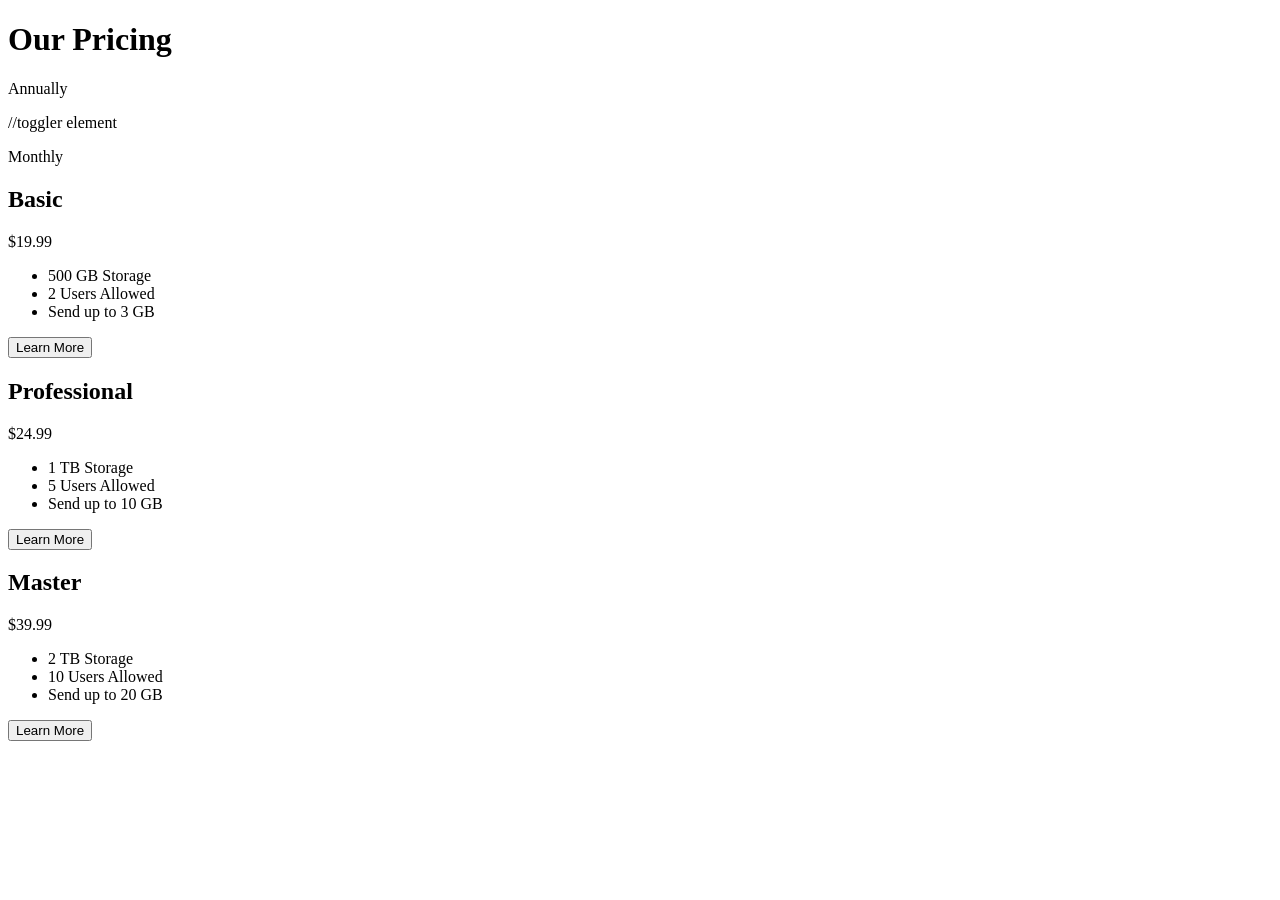
==== Pricing Component With Toggle/index.html @ b76e5703 "Initial commit" ====
<!DOCTYPE html>
<html lang="en">

<head>
  <meta charset="UTF-8">
  <meta name="viewport" content="width=device-width, initial-scale=1.0">
  <!-- displays site properly based on user's device -->
  <link rel="icon" type="image/png" sizes="32x32" href="./images/favicon-32x32.png">
  <link rel="stylesheet" type="text/css" href="./css/styles.css">
  <title>Pricing Component</title>
</head>

<body>
  <header>
    <h1>Our Pricing</h1>
    <div class="toggler-container">
      <p>Annually</p>
      //toggler element
      <p>Monthly</p>
    </div>
  </header>

  <div class="card-container">
    <div class="card left-card">
      <h2>Basic</h2>
      <span id="basic-price">&dollar;19.99</span>
      <ul>
        <li>500 GB Storage</li>
        <li>2 Users Allowed</li>
        <li>Send up to 3 GB</li>
      </ul>
      <button>Learn More</button>
    </div>

    <div class="card center-card">
      <h2>Professional</h2>
      <span id="pro-price">&dollar;24.99</span>
      <ul>
        <li>1 TB Storage</li>
        <li>5 Users Allowed</li>
        <li>Send up to 10 GB</li>
      </ul>
      <button>Learn More</button>
    </div>

    <div class="card right-card">
      <h2>Master</h2>
      <span id="master-price">&dollar;39.99</span>
      <ul>
        <li>2 TB Storage</li>
        <li>10 Users Allowed</li>
        <li>Send up to 20 GB</li>
      </ul>
      <button>Learn More</button>
    </div>
  </div>

  <!--&dollar;199.99
  &dollar;249.99
  &dollar;399.99-->
  <script src="./js/toggle.js" type="text/javascript"></script>
</body>

</html>
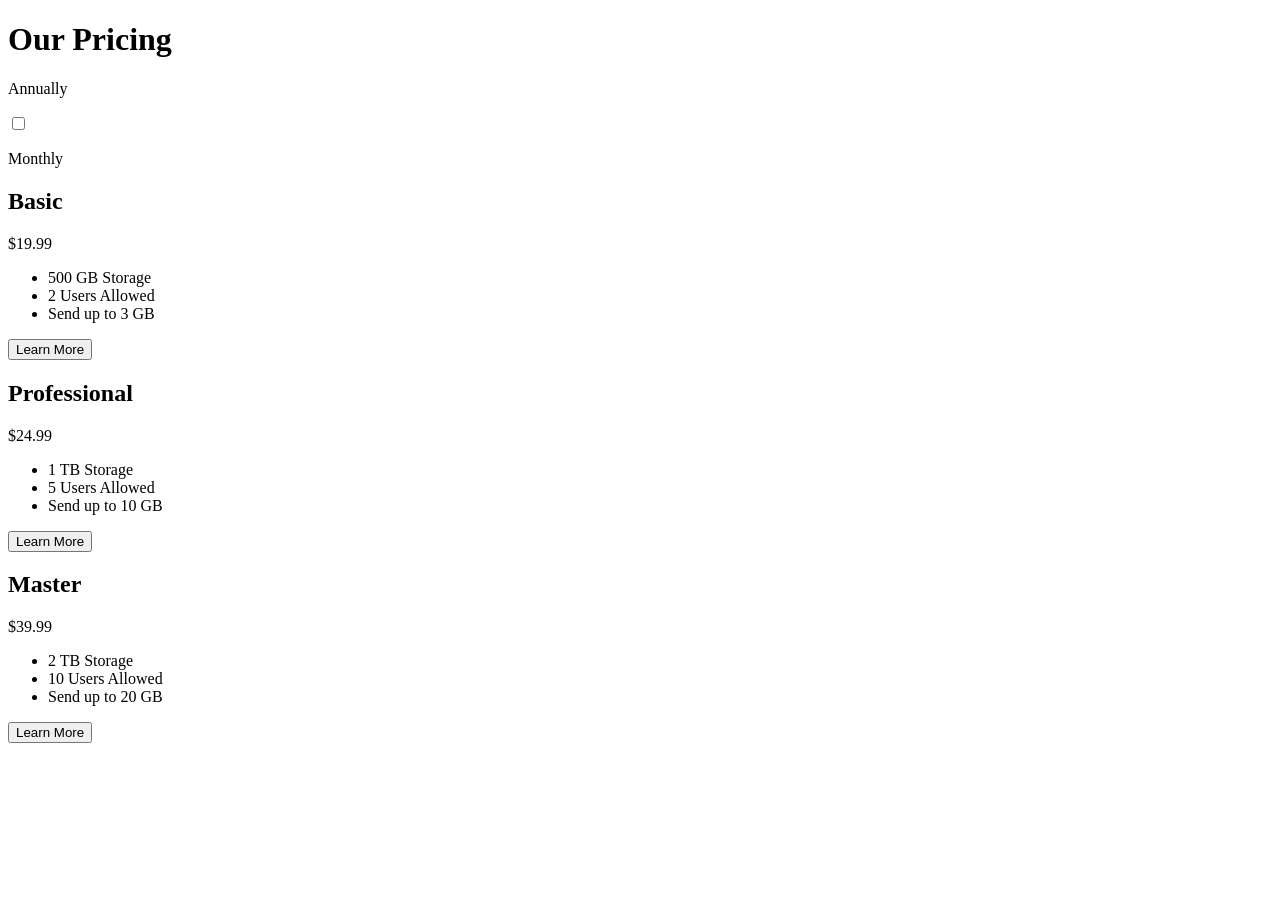
==== commit f217efb8: "DGP-2 Added HTML code for the toggle component. Comments added to map area of toggle." ====
--- a/Pricing Component With Toggle/index.html
+++ b/Pricing Component With Toggle/index.html
@@ -15,7 +15,12 @@
     <h1>Our Pricing</h1>
     <div class="toggler-container">
       <p>Annually</p>
-      //toggler element
+      <!--Toggler-->
+      <label class="toggler">
+        <input type="checkbox">
+        <span class="toggler-round"></span>
+      </label>
+      <!--Toggler End-->
       <p>Monthly</p>
     </div>
   </header>
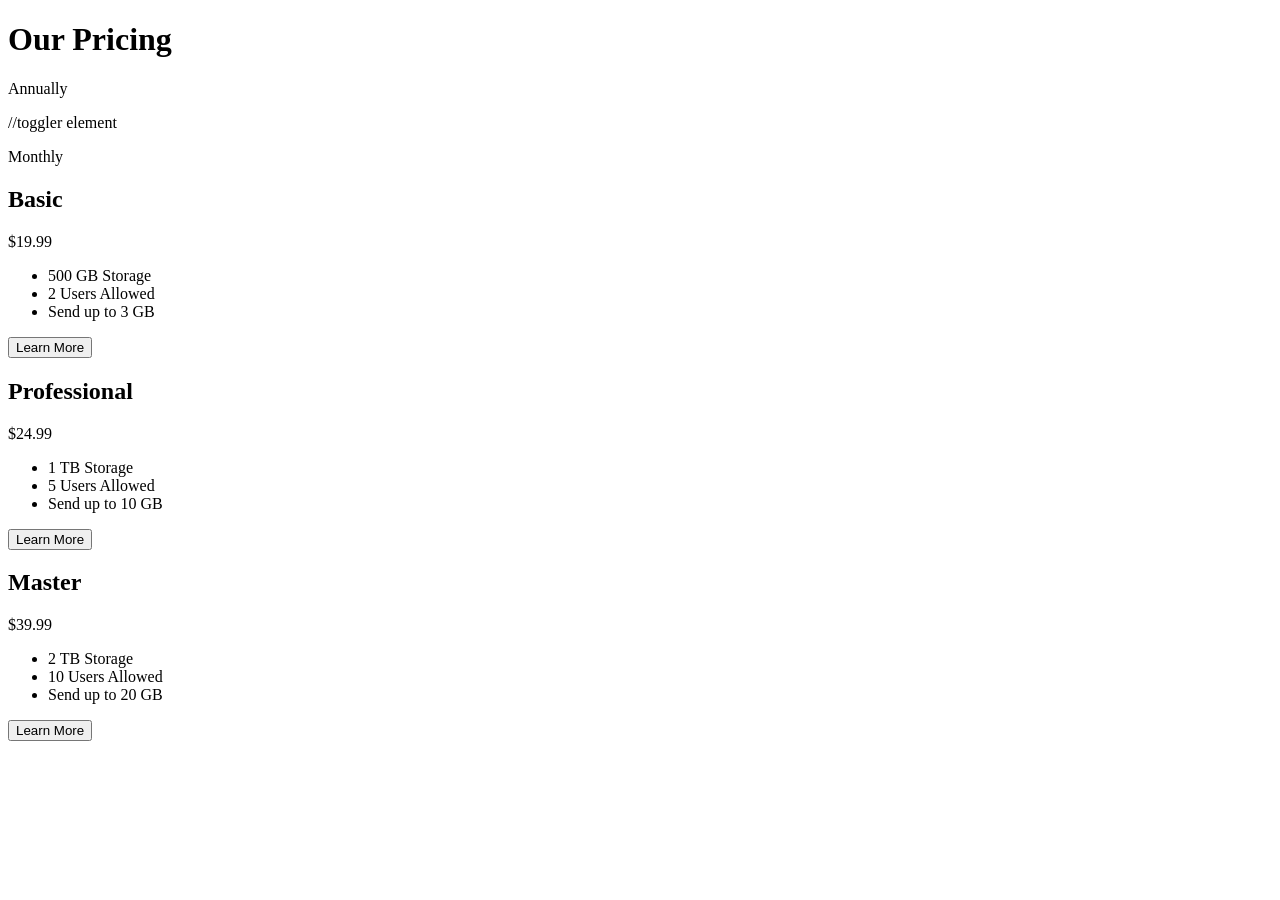
==== commit a2121eeb: "Revert "DGP-2"" ====
--- a/Pricing Component With Toggle/index.html
+++ b/Pricing Component With Toggle/index.html
@@ -15,12 +15,7 @@
     <h1>Our Pricing</h1>
     <div class="toggler-container">
       <p>Annually</p>
-      <!--Toggler-->
-      <label class="toggler">
-        <input type="checkbox">
-        <span class="toggler-round"></span>
-      </label>
-      <!--Toggler End-->
+      //toggler element
       <p>Monthly</p>
     </div>
   </header>
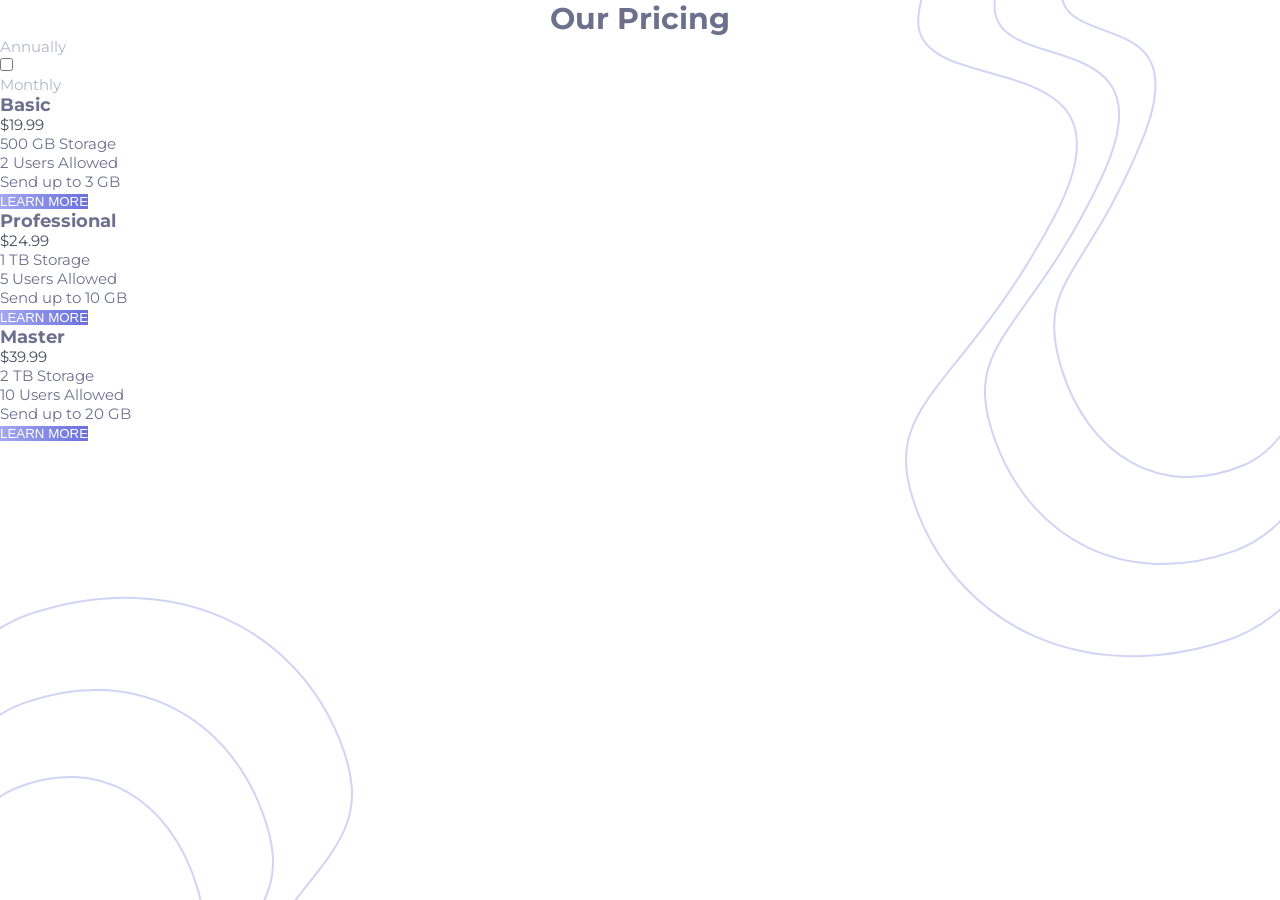
==== commit ed2d7a1c: "DGP-3 Added styles to the CSS style sheet based on design file provided.  NOTE: small change made to" ====
--- a/Pricing Component With Toggle/index.html
+++ b/Pricing Component With Toggle/index.html
@@ -15,43 +15,48 @@
     <h1>Our Pricing</h1>
     <div class="toggler-container">
       <p>Annually</p>
-      //toggler element
+      <!--Toggler-->
+      <label class="toggler">
+        <input type="checkbox">
+        <span class="toggler-round"></span>
+      </label>
+      <!--Toggler End-->
       <p>Monthly</p>
     </div>
   </header>
 
   <div class="card-container">
     <div class="card left-card">
-      <h2>Basic</h2>
+      <h3>Basic</h3>
       <span id="basic-price">&dollar;19.99</span>
       <ul>
         <li>500 GB Storage</li>
         <li>2 Users Allowed</li>
         <li>Send up to 3 GB</li>
       </ul>
-      <button>Learn More</button>
+      <button class="btn btn-left">Learn More</button>
     </div>
 
     <div class="card center-card">
-      <h2>Professional</h2>
+      <h3>Professional</h3>
       <span id="pro-price">&dollar;24.99</span>
       <ul>
         <li>1 TB Storage</li>
         <li>5 Users Allowed</li>
         <li>Send up to 10 GB</li>
       </ul>
-      <button>Learn More</button>
+      <button class="btn btn-center">Learn More</button>
     </div>
 
     <div class="card right-card">
-      <h2>Master</h2>
+      <h3>Master</h3>
       <span id="master-price">&dollar;39.99</span>
       <ul>
         <li>2 TB Storage</li>
         <li>10 Users Allowed</li>
         <li>Send up to 20 GB</li>
       </ul>
-      <button>Learn More</button>
+      <button class="btn btn-right">Learn More</button>
     </div>
   </div>
 
--- a/Pricing Component With Toggle/css/styles.css
+++ b/Pricing Component With Toggle/css/styles.css
@@ -0,0 +1,57 @@
+@import url('https://fonts.googleapis.com/css2?family=Montserrat:wght@700&display=swap');
+
+:root {
+    --linear-gradient : linear-gradient(to right, hsl(236, 72%, 79%),hsl(237, 63%, 64%));
+    --very-light-grayish-blue : hsl(234, 14%, 74%);
+    --light-grayish-blue : hsl(234, 14%, 74%);
+    --grayish-blue : hsl(233, 13%, 49%);
+    --dark-grayish-blue : hsl(232, 13%, 33%);
+    --document-font : 'Montserrat', sans-serif;
+    --document-font-size : 15px;
+}
+
+* {
+    box-sizing: border-box;
+    margin: 0;
+    padding: 0;
+}
+
+body {
+    background-color: var(--linear-gradient);
+    background-image: url(../images/bg-top.svg), url(../images/bg-bottom.svg);
+    background-position: right top, left bottom;
+    background-repeat: no-repeat, no-repeat;
+    height: 100vh;
+    font-family: var(--document-font);
+    font-size: var(--document-font-size);
+}
+
+h1 {
+    color: var(--grayish-blue);
+    text-align: center;
+}
+
+.toggler-container  p {
+    color: var(--light-grayish-blue);
+}
+
+.card h3 {
+    color: var(--grayish-blue);
+}
+
+.card ul {
+    color: var(--grayish-blue);
+    list-style: none;
+}
+
+.card span {
+    color: var(--dark-grayish-blue);
+}
+
+.btn {
+    text-align: center;
+    text-transform: uppercase;
+    background-image: var(--linear-gradient);
+    border: none;
+    color: white;
+}
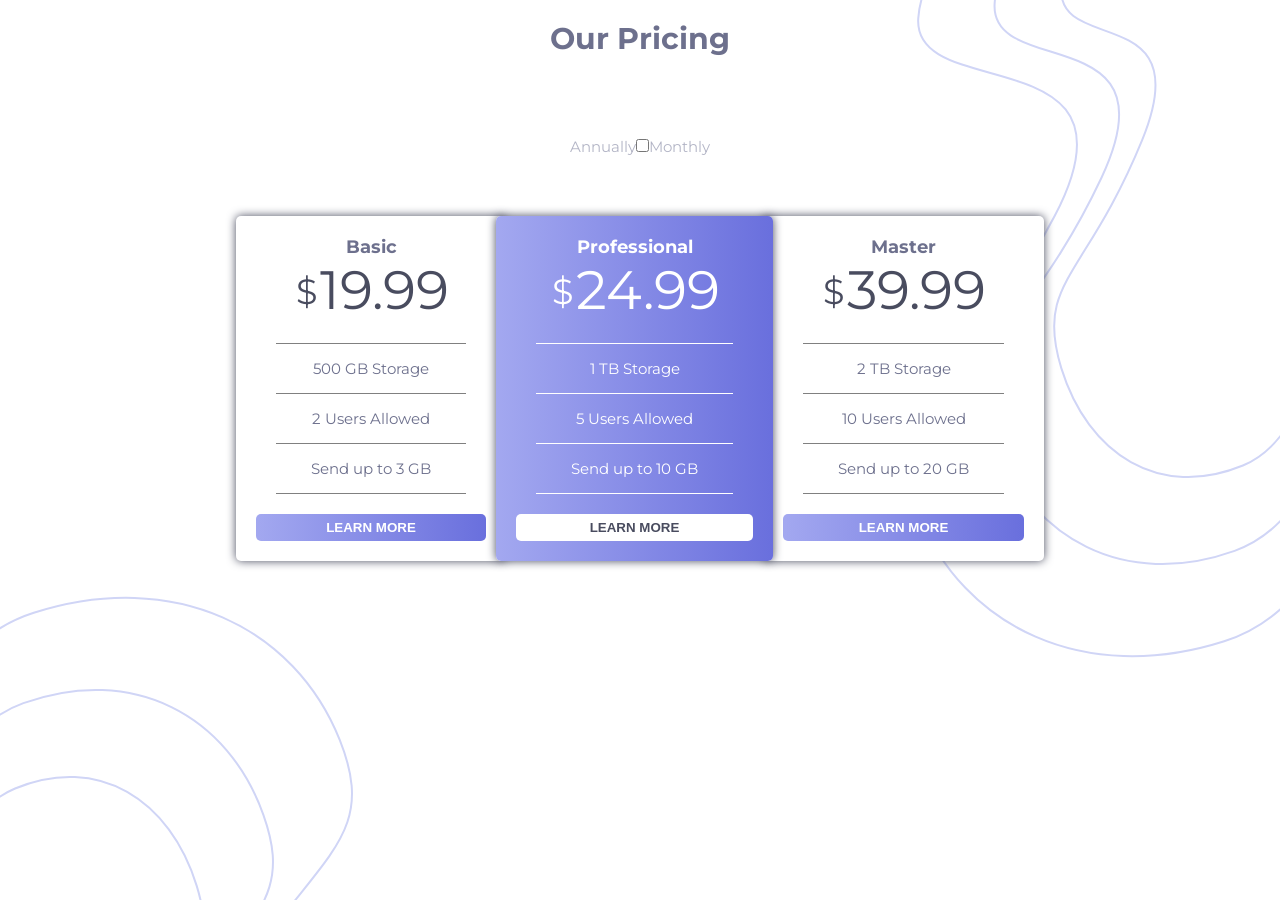
==== commit 27f51004: "DGP-3 Added additional CSS to card elements as well as nested elements." ====
--- a/Pricing Component With Toggle/index.html
+++ b/Pricing Component With Toggle/index.html
@@ -28,33 +28,33 @@
   <div class="card-container">
     <div class="card left-card">
       <h3>Basic</h3>
-      <span id="basic-price">&dollar;19.99</span>
+      <span id="basic-price"><small>&dollar;</small>19.99</span>
       <ul>
         <li>500 GB Storage</li>
         <li>2 Users Allowed</li>
-        <li>Send up to 3 GB</li>
+        <li class="bottom-li">Send up to 3 GB</li>
       </ul>
       <button class="btn btn-left">Learn More</button>
     </div>
 
     <div class="card center-card">
       <h3>Professional</h3>
-      <span id="pro-price">&dollar;24.99</span>
+      <span id="pro-price"><small>&dollar;</small>24.99</span>
       <ul>
         <li>1 TB Storage</li>
         <li>5 Users Allowed</li>
-        <li>Send up to 10 GB</li>
+        <li id="bottom-li-center">Send up to 10 GB</li>
       </ul>
       <button class="btn btn-center">Learn More</button>
     </div>
 
     <div class="card right-card">
       <h3>Master</h3>
-      <span id="master-price">&dollar;39.99</span>
+      <span id="master-price"><small>&dollar;</small>39.99</span>
       <ul>
         <li>2 TB Storage</li>
         <li>10 Users Allowed</li>
-        <li>Send up to 20 GB</li>
+        <li class="bottom-li">Send up to 20 GB</li>
       </ul>
       <button class="btn btn-right">Learn More</button>
     </div>
--- a/Pricing Component With Toggle/css/styles.css
+++ b/Pricing Component With Toggle/css/styles.css
@@ -27,8 +27,23 @@
 }
 
 h1 {
+    padding: 20px;
     color: var(--grayish-blue);
     text-align: center;
+}
+
+small {
+    position: relative;
+    font-size:35px;
+    padding: 2px;
+    bottom: 5px;
+}
+
+.toggler-container {
+    display: flex;
+    justify-content: center;
+    padding: 30px;
+    margin: 30px;
 }
 
 .toggler-container  p {
@@ -39,19 +54,88 @@
     color: var(--grayish-blue);
 }
 
+.card span {
+    color: var(--dark-grayish-blue);
+    font-size: 54px;
+}
+
+.center-card h3, .center-card span {
+    color: white;
+}
+
 .card ul {
     color: var(--grayish-blue);
     list-style: none;
+    padding: 20px;
 }
 
-.card span {
-    color: var(--dark-grayish-blue);
+.card.center-card ul {
+    color: white;
+    padding: 20px;
+}
+
+.card li {
+    padding: 15px 35px;
+    border-top: 1px grey solid;
+}
+
+.card.center-card li {
+    padding: 15px 35px;
+    border-top: 1px white solid;
+}
+
+.bottom-li {
+    border-bottom: 1px grey solid;
+}
+
+#bottom-li-center {
+    border-bottom: 1px white solid;
 }
 
 .btn {
+    font-weight: 700;
+    padding: 6px;
+    display: inline-block;
+    width: 100%;
     text-align: center;
     text-transform: uppercase;
     background-image: var(--linear-gradient);
     border: none;
+    border-radius: 5px;
     color: white;
+}
+
+.btn.btn-center {
+    color: var(--dark-grayish-blue);
+    background-image: none;
+    background-color: white;
+}
+
+.card-container {
+    display: flex;
+    justify-content: center;
+    text-align: center;
+}
+
+.card {
+    padding: 20px;
+    box-shadow: 0 0 10px var(--dark-grayish-blue);
+    border-radius: 5px;
+}
+
+.left-card {
+    position: relative;
+    background-color: white;
+    left: 10px;
+}
+
+.center-card {
+    background-image: var(--linear-gradient);
+    z-index: 2;
+}
+
+.right-card {
+    position: relative;
+    background-color: white;
+    right: 10px;
 }
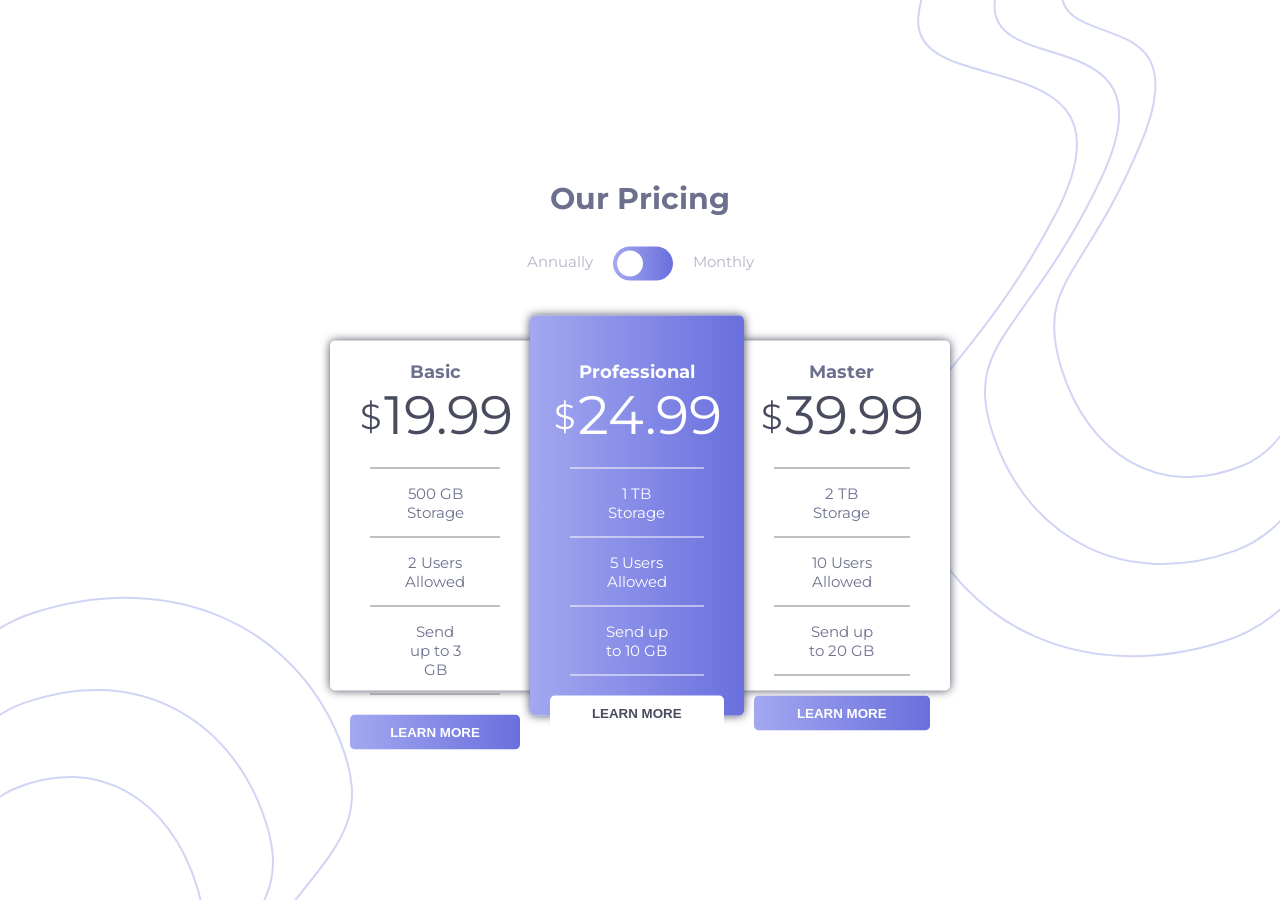
==== commit b232e01c: "DGP-3 Added styles for toggle and added media queries for responsive behavior at smaller screen size" ====
--- a/Pricing Component With Toggle/index.html
+++ b/Pricing Component With Toggle/index.html
@@ -11,55 +11,56 @@
 </head>
 
 <body>
-  <header>
-    <h1>Our Pricing</h1>
-    <div class="toggler-container">
-      <p>Annually</p>
-      <!--Toggler-->
-      <label class="toggler">
-        <input type="checkbox">
-        <span class="toggler-round"></span>
-      </label>
-      <!--Toggler End-->
-      <p>Monthly</p>
-    </div>
-  </header>
+  <div id="main">
+    <header>
+      <h1>Our Pricing</h1>
+      <div class="toggler-container">
+        <p>Annually</p>
+        <!--Toggler-->
+        <label class="toggler">
+          <input type="checkbox">
+          <span class="toggler-round"></span>
+        </label>
+        <!--Toggler End-->
+        <p>Monthly</p>
+      </div>
+    </header>
 
-  <div class="card-container">
-    <div class="card left-card">
-      <h3>Basic</h3>
-      <span id="basic-price"><small>&dollar;</small>19.99</span>
-      <ul>
-        <li>500 GB Storage</li>
-        <li>2 Users Allowed</li>
-        <li class="bottom-li">Send up to 3 GB</li>
-      </ul>
-      <button class="btn btn-left">Learn More</button>
-    </div>
+    <div class="card-container">
+      <div class="card left-card">
+        <h3>Basic</h3>
+        <span id="basic-price"><small>&dollar;</small>19.99</span>
+        <ul>
+          <li>500 GB Storage</li>
+          <li>2 Users Allowed</li>
+          <li class="bottom-li">Send up to 3 GB</li>
+        </ul>
+        <button class="btn btn-left">Learn More</button>
+      </div>
 
-    <div class="card center-card">
-      <h3>Professional</h3>
-      <span id="pro-price"><small>&dollar;</small>24.99</span>
-      <ul>
-        <li>1 TB Storage</li>
-        <li>5 Users Allowed</li>
-        <li id="bottom-li-center">Send up to 10 GB</li>
-      </ul>
-      <button class="btn btn-center">Learn More</button>
-    </div>
+      <div class="card center-card">
+        <h3>Professional</h3>
+        <span id="pro-price"><small>&dollar;</small>24.99</span>
+        <ul>
+          <li>1 TB Storage</li>
+          <li>5 Users Allowed</li>
+          <li id="bottom-li-center">Send up to 10 GB</li>
+        </ul>
+        <button class="btn btn-center">Learn More</button>
+      </div>
 
-    <div class="card right-card">
-      <h3>Master</h3>
-      <span id="master-price"><small>&dollar;</small>39.99</span>
-      <ul>
-        <li>2 TB Storage</li>
-        <li>10 Users Allowed</li>
-        <li class="bottom-li">Send up to 20 GB</li>
-      </ul>
-      <button class="btn btn-right">Learn More</button>
+      <div class="card right-card">
+        <h3>Master</h3>
+        <span id="master-price"><small>&dollar;</small>39.99</span>
+        <ul>
+          <li>2 TB Storage</li>
+          <li>10 Users Allowed</li>
+          <li class="bottom-li">Send up to 20 GB</li>
+        </ul>
+        <button class="btn btn-right">Learn More</button>
+      </div>
     </div>
   </div>
-
   <!--&dollar;199.99
   &dollar;249.99
   &dollar;399.99-->
--- a/Pricing Component With Toggle/css/styles.css
+++ b/Pricing Component With Toggle/css/styles.css
@@ -26,8 +26,15 @@
     font-size: var(--document-font-size);
 }
 
+#main {
+    position: absolute;
+    top: 50%;
+    left: 50%;
+    transform: translate(-50%, -50%);
+}
+
 h1 {
-    padding: 20px;
+    padding-top: 20px;
     color: var(--grayish-blue);
     text-align: center;
 }
@@ -43,10 +50,16 @@
     display: flex;
     justify-content: center;
     padding: 30px;
-    margin: 30px;
+    margin-bottom: 30px;
+}
+
+.toggler {
+    margin-left: 20px;
+    margin-right: 20px;
 }
 
 .toggler-container  p {
+    margin-top: 5px;
     color: var(--light-grayish-blue);
 }
 
@@ -94,7 +107,7 @@
 
 .btn {
     font-weight: 700;
-    padding: 6px;
+    padding: 10px;
     display: inline-block;
     width: 100%;
     text-align: center;
@@ -103,12 +116,26 @@
     border: none;
     border-radius: 5px;
     color: white;
+    cursor: pointer;
+}
+
+.btn:hover {
+    background-image: none;
+    background-color: white;
+    color: var(--dark-grayish-blue);
+    border:hsl(232, 13%, 33%) 0.5px solid;
 }
 
 .btn.btn-center {
     color: var(--dark-grayish-blue);
     background-image: none;
     background-color: white;
+}
+
+.btn.btn-center:hover {
+    color: white;
+    border:white 0.5px solid;
+    background-image: var(--linear-gradient);
 }
 
 .card-container {
@@ -127,15 +154,123 @@
     position: relative;
     background-color: white;
     left: 10px;
+    height: 350px;
 }
 
 .center-card {
+    position: relative;
+    bottom: 25px;
+    padding-top: 45px;
     background-image: var(--linear-gradient);
     z-index: 2;
+    height: 400px;
 }
 
 .right-card {
     position: relative;
     background-color: white;
     right: 10px;
-}+    height: 350px;
+}
+
+/*TOGGLER CSS RULES*/
+/*///////////////////////////////////////////////////////////////
+////////////////////////////////////////////////////////////////
+////////////////////////////////////////////////////////////////
+////////////////////////////////////////////////////////////////
+///////////////////////////////////////////////////////////////*/
+
+/* The switch - the box around the slider */
+.toggler {
+    position: relative;
+    display: inline-block;
+    width: 60px;
+    height: 34px;
+  }
+  
+  /* Hide default HTML checkbox */
+  .toggler input {
+    opacity: 0;
+    width: 0;
+    height: 0;
+  }
+  
+  /* The slider */
+  .toggler-round {
+    position: absolute;
+    cursor: pointer;
+    top: 0;
+    left: 0;
+    right: 0;
+    bottom: 0;
+    background-image: var(--linear-gradient);
+    -webkit-transition: .4s;
+    transition: .4s;
+  }
+  
+  .toggler-round:before {
+    position: absolute;
+    content: "";
+    height: 26px;
+    width: 26px;
+    left: 4px;
+    bottom: 4px;
+    background-color: white;
+    -webkit-transition: .4s;
+    transition: .4s;
+  }
+  
+  input:checked + .toggler-round {
+    background-color: hsl(237, 63%, 64%);
+  }
+  
+  input:hover + .toggler-round {
+    box-shadow: 0 0 5px hsl(237, 63%, 64%);
+  }
+  
+  input:checked + .toggler-round:before {
+    -webkit-transform: translateX(26px);
+    -ms-transform: translateX(26px);
+    transform: translateX(26px);
+  }
+  
+  /* Rounded sliders */
+  .toggler-round {
+    border-radius: 34px;
+  }
+  
+  .toggler-round:before {
+    border-radius: 50%;
+  }
+
+  @media only screen and (max-width: 768px) {
+
+    #main {
+        position: relative;
+        height: 100vh;
+    }
+    .card-container {
+        flex-direction: column;
+        align-items: center;
+        max-width: 100%;
+        gap: 20px;
+    }
+    .left-card {
+        background-color: white;
+        left: 0;
+    }
+    
+    .center-card {
+        bottom: 0;
+        padding-top: 45px;
+        background-image: var(--linear-gradient);
+        z-index: 0;
+    }
+    
+    .right-card {
+        background-color: white;
+        right: 0;
+        margin-bottom: 20px;
+    }
+
+  }
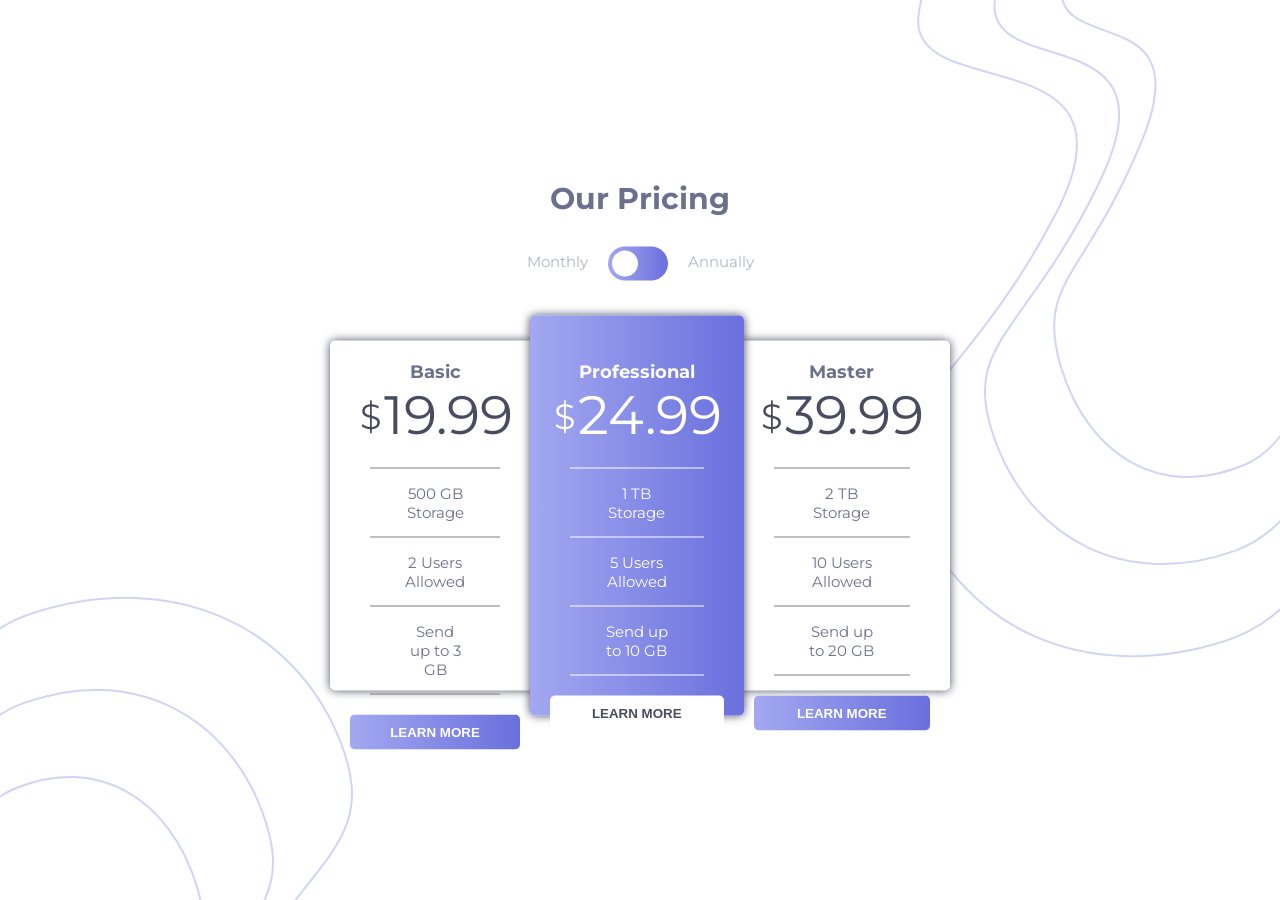
==== commit 6477d476: "Updated Screenshots folder and repo readme - Fixed a typo bug where annual showed monthly amounts an" ====
--- a/Pricing Component With Toggle/index.html
+++ b/Pricing Component With Toggle/index.html
@@ -15,21 +15,21 @@
     <header>
       <h1>Our Pricing</h1>
       <div class="toggler-container">
-        <p>Annually</p>
+        <p>Monthly</p>
         <!--Toggler-->
         <label class="toggler">
-          <input type="checkbox">
+          <input id="toggle" title="switch" type="checkbox">
           <span class="toggler-round"></span>
         </label>
         <!--Toggler End-->
-        <p>Monthly</p>
+        <p>Annually</p>
       </div>
     </header>
 
     <div class="card-container">
       <div class="card left-card">
         <h3>Basic</h3>
-        <span id="basic-price"><small>&dollar;</small>19.99</span>
+        <small>&dollar;</small><span id="basic-price">19.99</span>
         <ul>
           <li>500 GB Storage</li>
           <li>2 Users Allowed</li>
@@ -40,7 +40,7 @@
 
       <div class="card center-card">
         <h3>Professional</h3>
-        <span id="pro-price"><small>&dollar;</small>24.99</span>
+        <small>&dollar;</small><span id="pro-price">24.99</span>
         <ul>
           <li>1 TB Storage</li>
           <li>5 Users Allowed</li>
@@ -51,7 +51,7 @@
 
       <div class="card right-card">
         <h3>Master</h3>
-        <span id="master-price"><small>&dollar;</small>39.99</span>
+        <small>&dollar;</small><span id="master-price">39.99</span>
         <ul>
           <li>2 TB Storage</li>
           <li>10 Users Allowed</li>
@@ -61,9 +61,6 @@
       </div>
     </div>
   </div>
-  <!--&dollar;199.99
-  &dollar;249.99
-  &dollar;399.99-->
   <script src="./js/toggle.js" type="text/javascript"></script>
 </body>
 
--- a/Pricing Component With Toggle/css/styles.css
+++ b/Pricing Component With Toggle/css/styles.css
@@ -44,6 +44,11 @@
     font-size:35px;
     padding: 2px;
     bottom: 5px;
+    color: var(--dark-grayish-blue);
+}
+
+.card.center-card small {
+    color: white;
 }
 
 .toggler-container {
